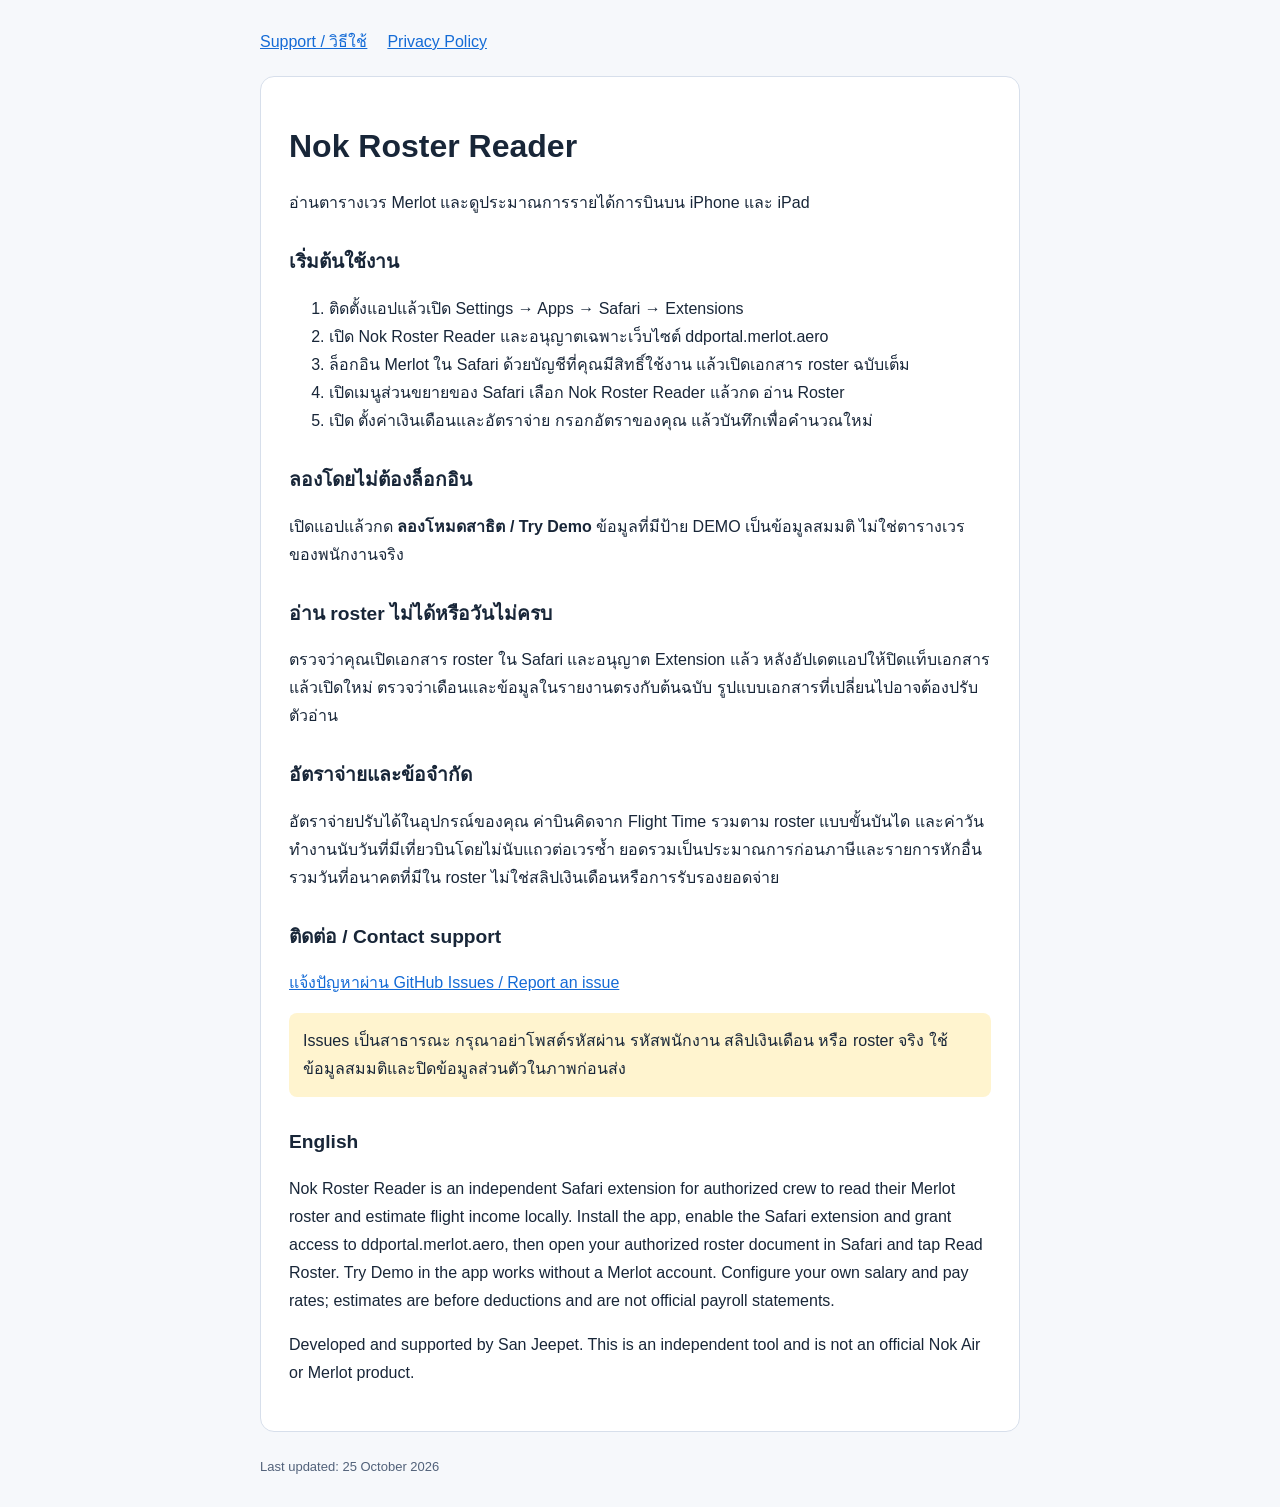
==== index.html @ a8490b27 "Publish support and privacy pages for Nok Roster Reader" ====
<!doctype html><html lang="th"><head><meta charset="utf-8"><meta name="viewport" content="width=device-width,initial-scale=1"><title>Nok Roster Reader — Support</title><link rel="stylesheet" href="style.css"></head><body><nav><a href="index.html">Support / วิธีใช้</a><a href="privacy.html">Privacy Policy</a></nav><main><h1>Nok Roster Reader</h1><p>อ่านตารางเวร Merlot และดูประมาณการรายได้การบินบน iPhone และ iPad</p><h2>เริ่มต้นใช้งาน</h2><ol><li>ติดตั้งแอปแล้วเปิด Settings → Apps → Safari → Extensions</li><li>เปิด Nok Roster Reader และอนุญาตเฉพาะเว็บไซต์ ddportal.merlot.aero</li><li>ล็อกอิน Merlot ใน Safari ด้วยบัญชีที่คุณมีสิทธิ์ใช้งาน แล้วเปิดเอกสาร roster ฉบับเต็ม</li><li>เปิดเมนูส่วนขยายของ Safari เลือก Nok Roster Reader แล้วกด อ่าน Roster</li><li>เปิด ตั้งค่าเงินเดือนและอัตราจ่าย กรอกอัตราของคุณ แล้วบันทึกเพื่อคำนวณใหม่</li></ol><h2>ลองโดยไม่ต้องล็อกอิน</h2><p>เปิดแอปแล้วกด <strong>ลองโหมดสาธิต / Try Demo</strong> ข้อมูลที่มีป้าย DEMO เป็นข้อมูลสมมติ ไม่ใช่ตารางเวรของพนักงานจริง</p><h2>อ่าน roster ไม่ได้หรือวันไม่ครบ</h2><p>ตรวจว่าคุณเปิดเอกสาร roster ใน Safari และอนุญาต Extension แล้ว หลังอัปเดตแอปให้ปิดแท็บเอกสารแล้วเปิดใหม่ ตรวจว่าเดือนและข้อมูลในรายงานตรงกับต้นฉบับ รูปแบบเอกสารที่เปลี่ยนไปอาจต้องปรับตัวอ่าน</p><h2>อัตราจ่ายและข้อจำกัด</h2><p>อัตราจ่ายปรับได้ในอุปกรณ์ของคุณ ค่าบินคิดจาก Flight Time รวมตาม roster แบบขั้นบันได และค่าวันทำงานนับวันที่มีเที่ยวบินโดยไม่นับแถวต่อเวรซ้ำ ยอดรวมเป็นประมาณการก่อนภาษีและรายการหักอื่น รวมวันที่อนาคตที่มีใน roster ไม่ใช่สลิปเงินเดือนหรือการรับรองยอดจ่าย</p><h2>ติดต่อ / Contact support</h2><p><a href="https://github.com/Darklz/nok-roster-support/issues">แจ้งปัญหาผ่าน GitHub Issues / Report an issue</a></p><p class="notice">Issues เป็นสาธารณะ กรุณาอย่าโพสต์รหัสผ่าน รหัสพนักงาน สลิปเงินเดือน หรือ roster จริง ใช้ข้อมูลสมมติและปิดข้อมูลส่วนตัวในภาพก่อนส่ง</p><h2>English</h2><p>Nok Roster Reader is an independent Safari extension for authorized crew to read their Merlot roster and estimate flight income locally. Install the app, enable the Safari extension and grant access to ddportal.merlot.aero, then open your authorized roster document in Safari and tap Read Roster. Try Demo in the app works without a Merlot account. Configure your own salary and pay rates; estimates are before deductions and are not official payroll statements.</p><p>Developed and supported by San Jeepet. This is an independent tool and is not an official Nok Air or Merlot product.</p></main><footer>Last updated: 25 October 2026</footer></body></html>
---- style.css ----
:root{font:16px/1.75 -apple-system,BlinkMacSystemFont,"Segoe UI",sans-serif;color:#182638;background:#f6f8fb}*{box-sizing:border-box}body{max-width:800px;margin:auto;padding:28px 20px}main{background:white;border:1px solid #d7dfeb;padding:28px;border-radius:14px}h1{line-height:1.3}h2{font-size:1.2rem;margin-top:28px}nav{display:flex;gap:20px;flex-wrap:wrap;margin-bottom:20px}a{color:#146bd6}footer{font-size:13px;color:#52627a;margin-top:24px}.notice{padding:14px;background:#fff4cf;border-radius:8px}
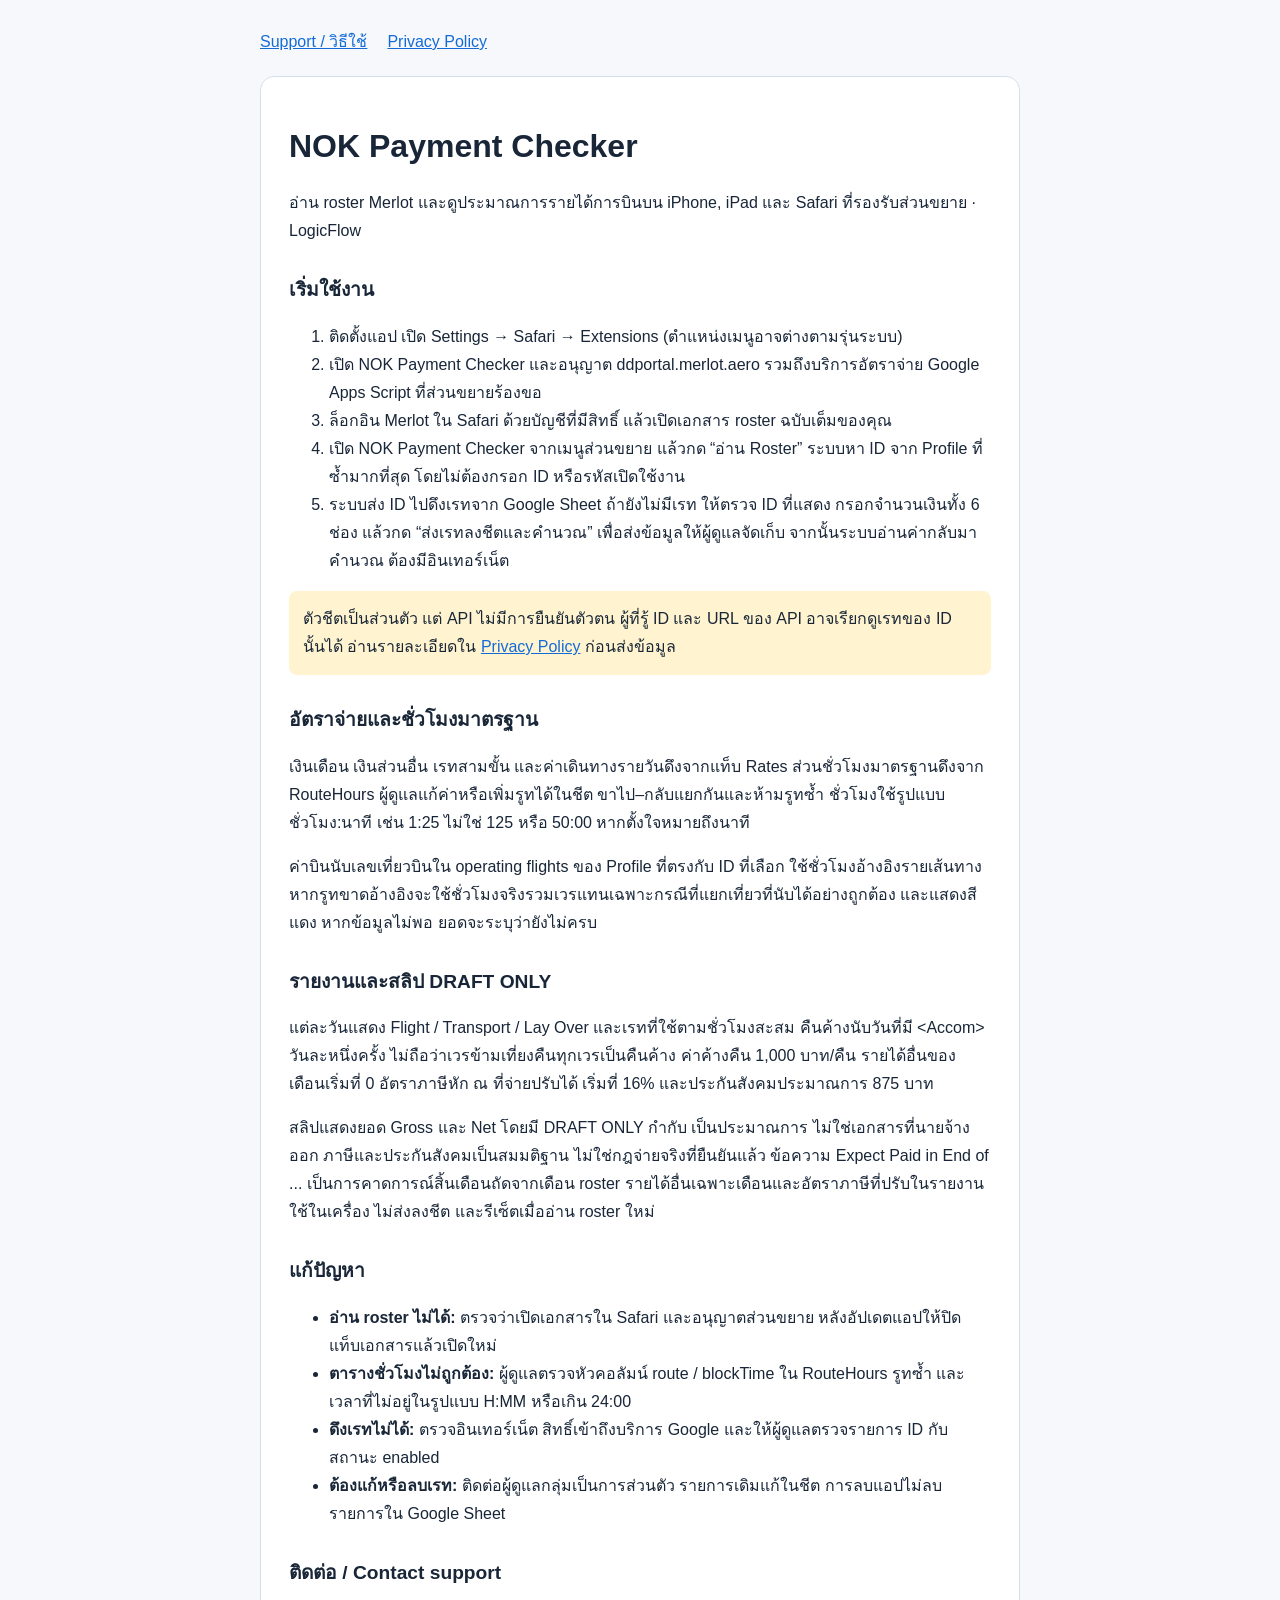
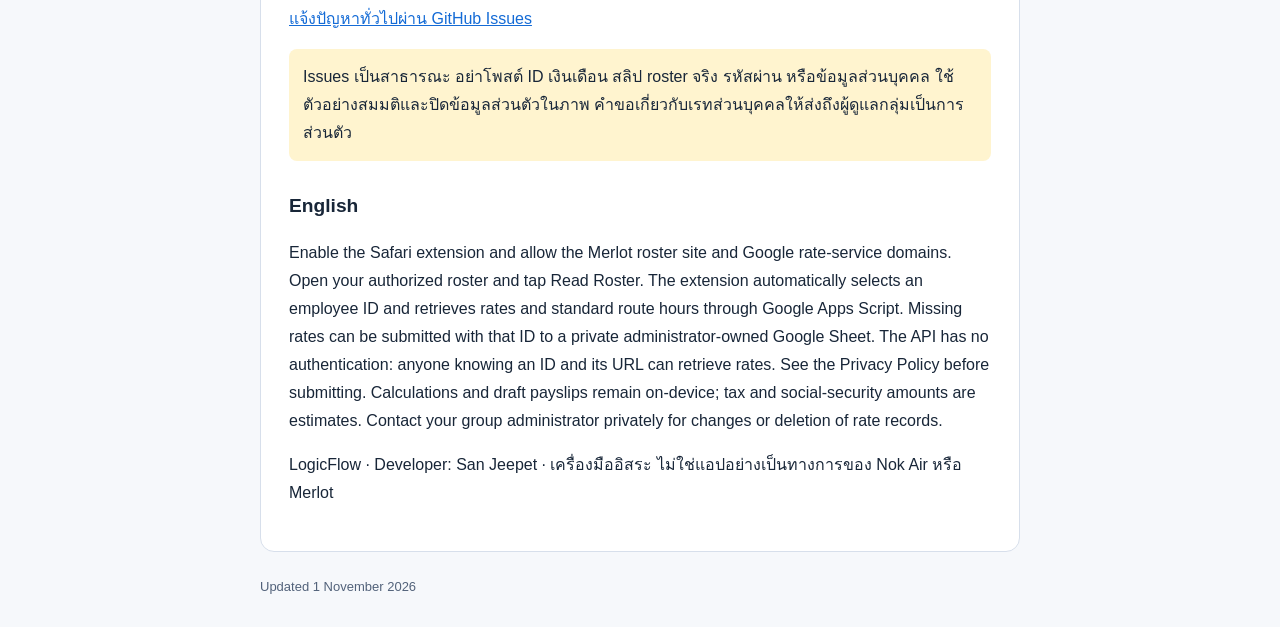
==== commit 07049627: "Update support and privacy for Google Sheets rates" ====
--- a/index.html
+++ b/index.html
@@ -1 +1,15 @@
-<!doctype html><html lang="th"><head><meta charset="utf-8"><meta name="viewport" content="width=device-width,initial-scale=1"><title>Nok Roster Reader — Support</title><link rel="stylesheet" href="style.css"></head><body><nav><a href="index.html">Support / วิธีใช้</a><a href="privacy.html">Privacy Policy</a></nav><main><h1>Nok Roster Reader</h1><p>อ่านตารางเวร Merlot และดูประมาณการรายได้การบินบน iPhone และ iPad</p><h2>เริ่มต้นใช้งาน</h2><ol><li>ติดตั้งแอปแล้วเปิด Settings → Apps → Safari → Extensions</li><li>เปิด Nok Roster Reader และอนุญาตเฉพาะเว็บไซต์ ddportal.merlot.aero</li><li>ล็อกอิน Merlot ใน Safari ด้วยบัญชีที่คุณมีสิทธิ์ใช้งาน แล้วเปิดเอกสาร roster ฉบับเต็ม</li><li>เปิดเมนูส่วนขยายของ Safari เลือก Nok Roster Reader แล้วกด อ่าน Roster</li><li>เปิด ตั้งค่าเงินเดือนและอัตราจ่าย กรอกอัตราของคุณ แล้วบันทึกเพื่อคำนวณใหม่</li></ol><h2>ลองโดยไม่ต้องล็อกอิน</h2><p>เปิดแอปแล้วกด <strong>ลองโหมดสาธิต / Try Demo</strong> ข้อมูลที่มีป้าย DEMO เป็นข้อมูลสมมติ ไม่ใช่ตารางเวรของพนักงานจริง</p><h2>อ่าน roster ไม่ได้หรือวันไม่ครบ</h2><p>ตรวจว่าคุณเปิดเอกสาร roster ใน Safari และอนุญาต Extension แล้ว หลังอัปเดตแอปให้ปิดแท็บเอกสารแล้วเปิดใหม่ ตรวจว่าเดือนและข้อมูลในรายงานตรงกับต้นฉบับ รูปแบบเอกสารที่เปลี่ยนไปอาจต้องปรับตัวอ่าน</p><h2>อัตราจ่ายและข้อจำกัด</h2><p>อัตราจ่ายปรับได้ในอุปกรณ์ของคุณ ค่าบินคิดจาก Flight Time รวมตาม roster แบบขั้นบันได และค่าวันทำงานนับวันที่มีเที่ยวบินโดยไม่นับแถวต่อเวรซ้ำ ยอดรวมเป็นประมาณการก่อนภาษีและรายการหักอื่น รวมวันที่อนาคตที่มีใน roster ไม่ใช่สลิปเงินเดือนหรือการรับรองยอดจ่าย</p><h2>ติดต่อ / Contact support</h2><p><a href="https://github.com/Darklz/nok-roster-support/issues">แจ้งปัญหาผ่าน GitHub Issues / Report an issue</a></p><p class="notice">Issues เป็นสาธารณะ กรุณาอย่าโพสต์รหัสผ่าน รหัสพนักงาน สลิปเงินเดือน หรือ roster จริง ใช้ข้อมูลสมมติและปิดข้อมูลส่วนตัวในภาพก่อนส่ง</p><h2>English</h2><p>Nok Roster Reader is an independent Safari extension for authorized crew to read their Merlot roster and estimate flight income locally. Install the app, enable the Safari extension and grant access to ddportal.merlot.aero, then open your authorized roster document in Safari and tap Read Roster. Try Demo in the app works without a Merlot account. Configure your own salary and pay rates; estimates are before deductions and are not official payroll statements.</p><p>Developed and supported by San Jeepet. This is an independent tool and is not an official Nok Air or Merlot product.</p></main><footer>Last updated: 25 October 2026</footer></body></html>
+<!doctype html>
+<html lang="th"><head><meta charset="utf-8"><meta name="viewport" content="width=device-width,initial-scale=1"><title>NOK Payment Checker — Support</title><link rel="stylesheet" href="style.css"></head><body>
+<nav><a href="index.html">Support / วิธีใช้</a><a href="privacy.html">Privacy Policy</a></nav><main>
+<h1>NOK Payment Checker</h1><p>อ่าน roster Merlot และดูประมาณการรายได้การบินบน iPhone, iPad และ Safari ที่รองรับส่วนขยาย · LogicFlow</p>
+<h2>เริ่มใช้งาน</h2><ol><li>ติดตั้งแอป เปิด Settings → Safari → Extensions (ตำแหน่งเมนูอาจต่างตามรุ่นระบบ)</li><li>เปิด NOK Payment Checker และอนุญาต ddportal.merlot.aero รวมถึงบริการอัตราจ่าย Google Apps Script ที่ส่วนขยายร้องขอ</li><li>ล็อกอิน Merlot ใน Safari ด้วยบัญชีที่มีสิทธิ์ แล้วเปิดเอกสาร roster ฉบับเต็มของคุณ</li><li>เปิด NOK Payment Checker จากเมนูส่วนขยาย แล้วกด “อ่าน Roster” ระบบหา ID จาก Profile ที่ซ้ำมากที่สุด โดยไม่ต้องกรอก ID หรือรหัสเปิดใช้งาน</li><li>ระบบส่ง ID ไปดึงเรทจาก Google Sheet ถ้ายังไม่มีเรท ให้ตรวจ ID ที่แสดง กรอกจำนวนเงินทั้ง 6 ช่อง แล้วกด “ส่งเรทลงชีตและคำนวณ” เพื่อส่งข้อมูลให้ผู้ดูแลจัดเก็บ จากนั้นระบบอ่านค่ากลับมาคำนวณ ต้องมีอินเทอร์เน็ต</li></ol>
+<p class="notice">ตัวชีตเป็นส่วนตัว แต่ API ไม่มีการยืนยันตัวตน ผู้ที่รู้ ID และ URL ของ API อาจเรียกดูเรทของ ID นั้นได้ อ่านรายละเอียดใน <a href="privacy.html">Privacy Policy</a> ก่อนส่งข้อมูล</p>
+<h2>อัตราจ่ายและชั่วโมงมาตรฐาน</h2><p>เงินเดือน เงินส่วนอื่น เรทสามขั้น และค่าเดินทางรายวันดึงจากแท็บ Rates ส่วนชั่วโมงมาตรฐานดึงจาก RouteHours ผู้ดูแลแก้ค่าหรือเพิ่มรูทได้ในชีต ขาไป–กลับแยกกันและห้ามรูทซ้ำ ชั่วโมงใช้รูปแบบชั่วโมง:นาที เช่น 1:25 ไม่ใช่ 125 หรือ 50:00 หากตั้งใจหมายถึงนาที</p>
+<p>ค่าบินนับเลขเที่ยวบินใน operating flights ของ Profile ที่ตรงกับ ID ที่เลือก ใช้ชั่วโมงอ้างอิงรายเส้นทาง หากรูทขาดอ้างอิงจะใช้ชั่วโมงจริงรวมเวรแทนเฉพาะกรณีที่แยกเที่ยวที่นับได้อย่างถูกต้อง และแสดงสีแดง หากข้อมูลไม่พอ ยอดจะระบุว่ายังไม่ครบ</p>
+<h2>รายงานและสลิป DRAFT ONLY</h2><p>แต่ละวันแสดง Flight / Transport / Lay Over และเรทที่ใช้ตามชั่วโมงสะสม คืนค้างนับวันที่มี &lt;Accom&gt; วันละหนึ่งครั้ง ไม่ถือว่าเวรข้ามเที่ยงคืนทุกเวรเป็นคืนค้าง ค่าค้างคืน 1,000 บาท/คืน รายได้อื่นของเดือนเริ่มที่ 0 อัตราภาษีหัก ณ ที่จ่ายปรับได้ เริ่มที่ 16% และประกันสังคมประมาณการ 875 บาท</p>
+<p>สลิปแสดงยอด Gross และ Net โดยมี DRAFT ONLY กำกับ เป็นประมาณการ ไม่ใช่เอกสารที่นายจ้างออก ภาษีและประกันสังคมเป็นสมมติฐาน ไม่ใช่กฎจ่ายจริงที่ยืนยันแล้ว ข้อความ Expect Paid in End of ... เป็นการคาดการณ์สิ้นเดือนถัดจากเดือน roster รายได้อื่นเฉพาะเดือนและอัตราภาษีที่ปรับในรายงานใช้ในเครื่อง ไม่ส่งลงชีต และรีเซ็ตเมื่ออ่าน roster ใหม่</p>
+<h2>แก้ปัญหา</h2><ul><li><strong>อ่าน roster ไม่ได้:</strong> ตรวจว่าเปิดเอกสารใน Safari และอนุญาตส่วนขยาย หลังอัปเดตแอปให้ปิดแท็บเอกสารแล้วเปิดใหม่</li><li><strong>ตารางชั่วโมงไม่ถูกต้อง:</strong> ผู้ดูแลตรวจหัวคอลัมน์ route / blockTime ใน RouteHours รูทซ้ำ และเวลาที่ไม่อยู่ในรูปแบบ H:MM หรือเกิน 24:00</li><li><strong>ดึงเรทไม่ได้:</strong> ตรวจอินเทอร์เน็ต สิทธิ์เข้าถึงบริการ Google และให้ผู้ดูแลตรวจรายการ ID กับสถานะ enabled</li><li><strong>ต้องแก้หรือลบเรท:</strong> ติดต่อผู้ดูแลกลุ่มเป็นการส่วนตัว รายการเดิมแก้ในชีต การลบแอปไม่ลบรายการใน Google Sheet</li></ul>
+<h2>ติดต่อ / Contact support</h2><p><a href="https://github.com/Darklz/nok-roster-support/issues">แจ้งปัญหาทั่วไปผ่าน GitHub Issues</a></p><p class="notice">Issues เป็นสาธารณะ อย่าโพสต์ ID เงินเดือน สลิป roster จริง รหัสผ่าน หรือข้อมูลส่วนบุคคล ใช้ตัวอย่างสมมติและปิดข้อมูลส่วนตัวในภาพ คำขอเกี่ยวกับเรทส่วนบุคคลให้ส่งถึงผู้ดูแลกลุ่มเป็นการส่วนตัว</p>
+<h2 lang="en">English</h2><p lang="en">Enable the Safari extension and allow the Merlot roster site and Google rate-service domains. Open your authorized roster and tap Read Roster. The extension automatically selects an employee ID and retrieves rates and standard route hours through Google Apps Script. Missing rates can be submitted with that ID to a private administrator-owned Google Sheet. The API has no authentication: anyone knowing an ID and its URL can retrieve rates. See the Privacy Policy before submitting. Calculations and draft payslips remain on-device; tax and social-security amounts are estimates. Contact your group administrator privately for changes or deletion of rate records.</p>
+<p>LogicFlow · Developer: San Jeepet · เครื่องมืออิสระ ไม่ใช่แอปอย่างเป็นทางการของ Nok Air หรือ Merlot</p>
+</main><footer>Updated 1 November 2026</footer></body></html>
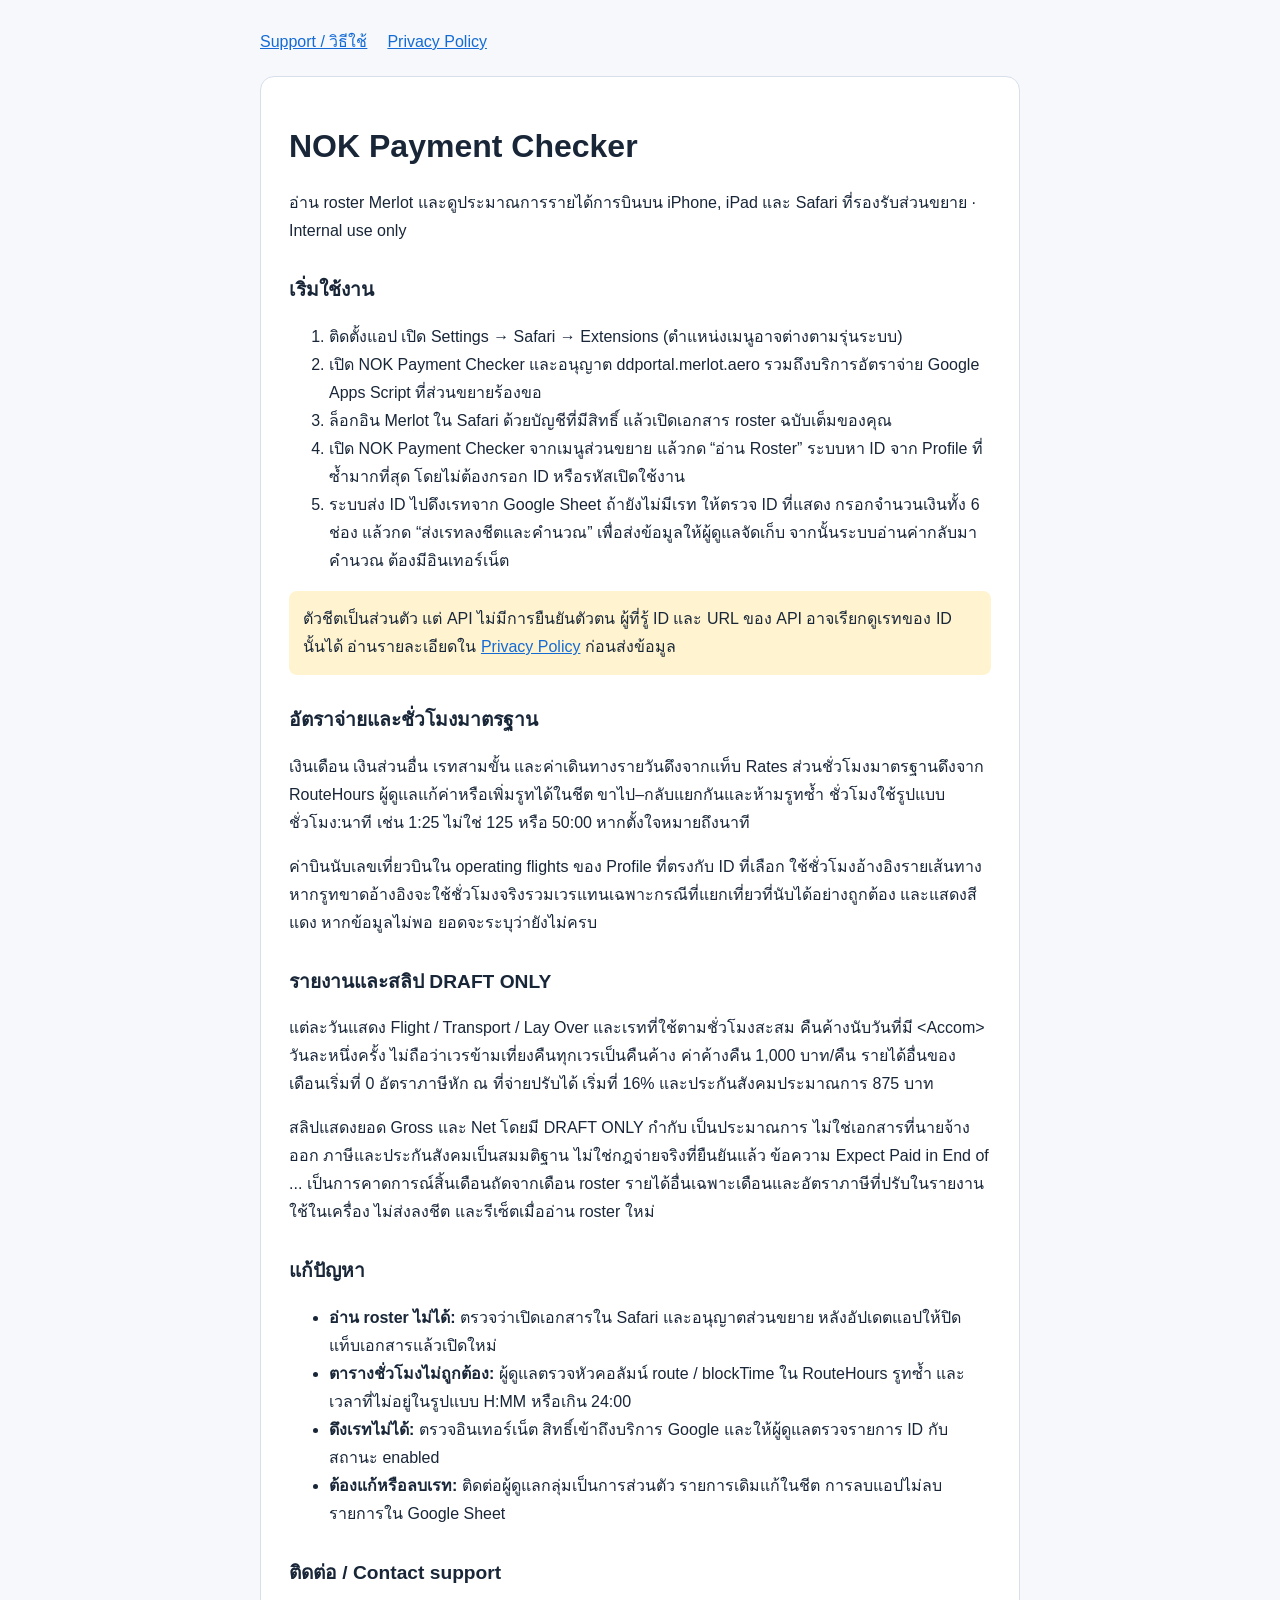
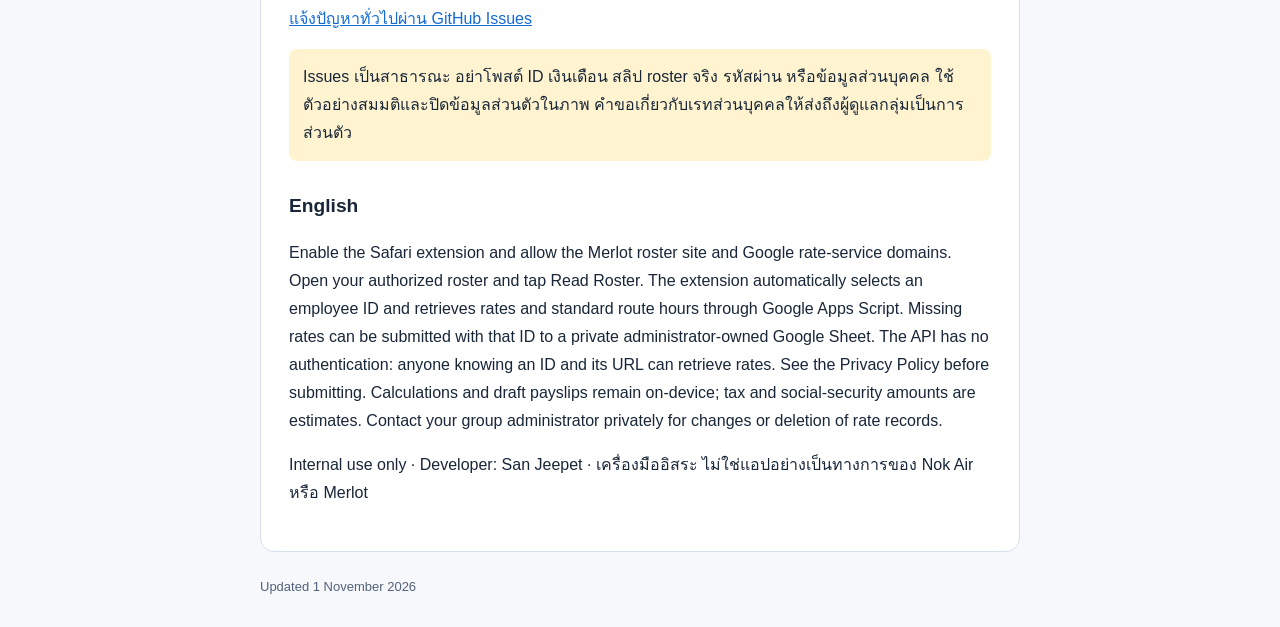
==== commit e282ffdb: "Replace LogicFlow credit with Internal use only" ====
--- a/index.html
+++ b/index.html
@@ -1,7 +1,7 @@
 <!doctype html>
 <html lang="th"><head><meta charset="utf-8"><meta name="viewport" content="width=device-width,initial-scale=1"><title>NOK Payment Checker — Support</title><link rel="stylesheet" href="style.css"></head><body>
 <nav><a href="index.html">Support / วิธีใช้</a><a href="privacy.html">Privacy Policy</a></nav><main>
-<h1>NOK Payment Checker</h1><p>อ่าน roster Merlot และดูประมาณการรายได้การบินบน iPhone, iPad และ Safari ที่รองรับส่วนขยาย · LogicFlow</p>
+<h1>NOK Payment Checker</h1><p>อ่าน roster Merlot และดูประมาณการรายได้การบินบน iPhone, iPad และ Safari ที่รองรับส่วนขยาย · Internal use only</p>
 <h2>เริ่มใช้งาน</h2><ol><li>ติดตั้งแอป เปิด Settings → Safari → Extensions (ตำแหน่งเมนูอาจต่างตามรุ่นระบบ)</li><li>เปิด NOK Payment Checker และอนุญาต ddportal.merlot.aero รวมถึงบริการอัตราจ่าย Google Apps Script ที่ส่วนขยายร้องขอ</li><li>ล็อกอิน Merlot ใน Safari ด้วยบัญชีที่มีสิทธิ์ แล้วเปิดเอกสาร roster ฉบับเต็มของคุณ</li><li>เปิด NOK Payment Checker จากเมนูส่วนขยาย แล้วกด “อ่าน Roster” ระบบหา ID จาก Profile ที่ซ้ำมากที่สุด โดยไม่ต้องกรอก ID หรือรหัสเปิดใช้งาน</li><li>ระบบส่ง ID ไปดึงเรทจาก Google Sheet ถ้ายังไม่มีเรท ให้ตรวจ ID ที่แสดง กรอกจำนวนเงินทั้ง 6 ช่อง แล้วกด “ส่งเรทลงชีตและคำนวณ” เพื่อส่งข้อมูลให้ผู้ดูแลจัดเก็บ จากนั้นระบบอ่านค่ากลับมาคำนวณ ต้องมีอินเทอร์เน็ต</li></ol>
 <p class="notice">ตัวชีตเป็นส่วนตัว แต่ API ไม่มีการยืนยันตัวตน ผู้ที่รู้ ID และ URL ของ API อาจเรียกดูเรทของ ID นั้นได้ อ่านรายละเอียดใน <a href="privacy.html">Privacy Policy</a> ก่อนส่งข้อมูล</p>
 <h2>อัตราจ่ายและชั่วโมงมาตรฐาน</h2><p>เงินเดือน เงินส่วนอื่น เรทสามขั้น และค่าเดินทางรายวันดึงจากแท็บ Rates ส่วนชั่วโมงมาตรฐานดึงจาก RouteHours ผู้ดูแลแก้ค่าหรือเพิ่มรูทได้ในชีต ขาไป–กลับแยกกันและห้ามรูทซ้ำ ชั่วโมงใช้รูปแบบชั่วโมง:นาที เช่น 1:25 ไม่ใช่ 125 หรือ 50:00 หากตั้งใจหมายถึงนาที</p>
@@ -11,5 +11,5 @@
 <h2>แก้ปัญหา</h2><ul><li><strong>อ่าน roster ไม่ได้:</strong> ตรวจว่าเปิดเอกสารใน Safari และอนุญาตส่วนขยาย หลังอัปเดตแอปให้ปิดแท็บเอกสารแล้วเปิดใหม่</li><li><strong>ตารางชั่วโมงไม่ถูกต้อง:</strong> ผู้ดูแลตรวจหัวคอลัมน์ route / blockTime ใน RouteHours รูทซ้ำ และเวลาที่ไม่อยู่ในรูปแบบ H:MM หรือเกิน 24:00</li><li><strong>ดึงเรทไม่ได้:</strong> ตรวจอินเทอร์เน็ต สิทธิ์เข้าถึงบริการ Google และให้ผู้ดูแลตรวจรายการ ID กับสถานะ enabled</li><li><strong>ต้องแก้หรือลบเรท:</strong> ติดต่อผู้ดูแลกลุ่มเป็นการส่วนตัว รายการเดิมแก้ในชีต การลบแอปไม่ลบรายการใน Google Sheet</li></ul>
 <h2>ติดต่อ / Contact support</h2><p><a href="https://github.com/Darklz/nok-roster-support/issues">แจ้งปัญหาทั่วไปผ่าน GitHub Issues</a></p><p class="notice">Issues เป็นสาธารณะ อย่าโพสต์ ID เงินเดือน สลิป roster จริง รหัสผ่าน หรือข้อมูลส่วนบุคคล ใช้ตัวอย่างสมมติและปิดข้อมูลส่วนตัวในภาพ คำขอเกี่ยวกับเรทส่วนบุคคลให้ส่งถึงผู้ดูแลกลุ่มเป็นการส่วนตัว</p>
 <h2 lang="en">English</h2><p lang="en">Enable the Safari extension and allow the Merlot roster site and Google rate-service domains. Open your authorized roster and tap Read Roster. The extension automatically selects an employee ID and retrieves rates and standard route hours through Google Apps Script. Missing rates can be submitted with that ID to a private administrator-owned Google Sheet. The API has no authentication: anyone knowing an ID and its URL can retrieve rates. See the Privacy Policy before submitting. Calculations and draft payslips remain on-device; tax and social-security amounts are estimates. Contact your group administrator privately for changes or deletion of rate records.</p>
-<p>LogicFlow · Developer: San Jeepet · เครื่องมืออิสระ ไม่ใช่แอปอย่างเป็นทางการของ Nok Air หรือ Merlot</p>
+<p>Internal use only · Developer: San Jeepet · เครื่องมืออิสระ ไม่ใช่แอปอย่างเป็นทางการของ Nok Air หรือ Merlot</p>
 </main><footer>Updated 1 November 2026</footer></body></html>
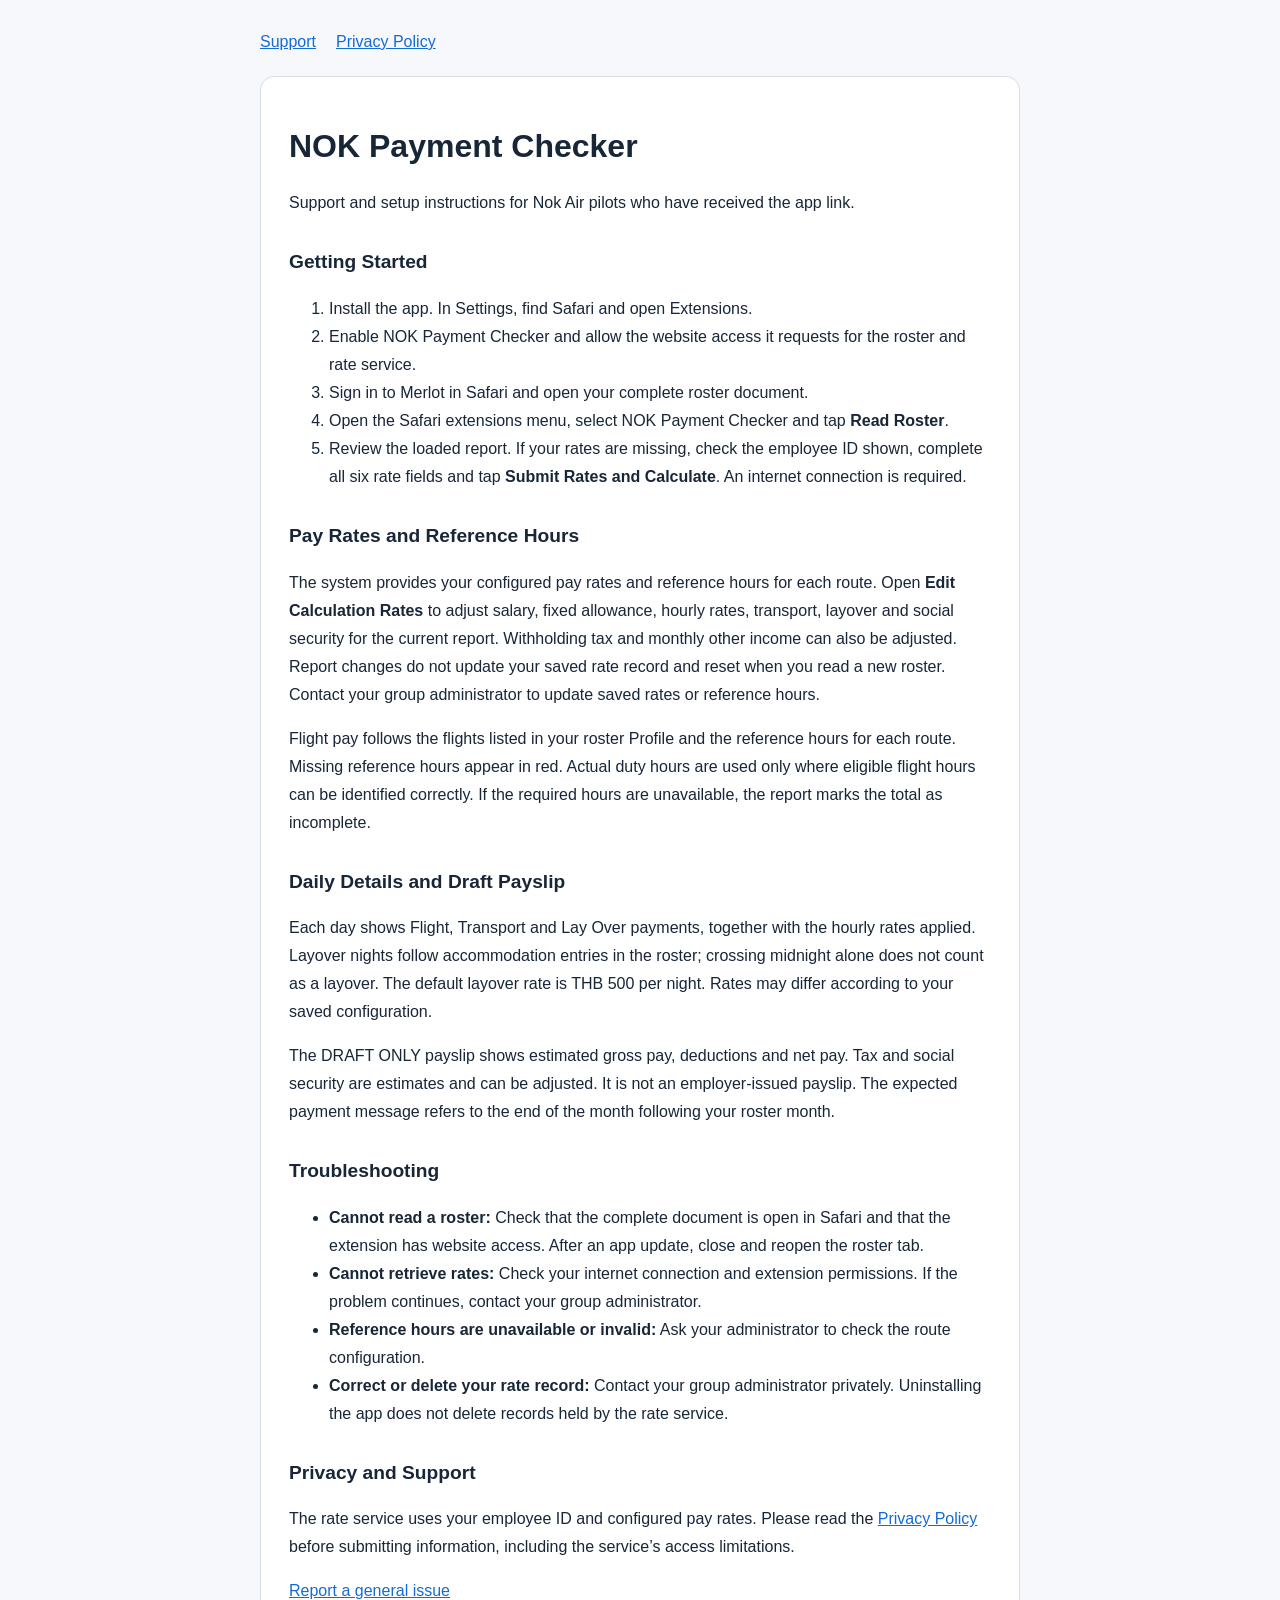
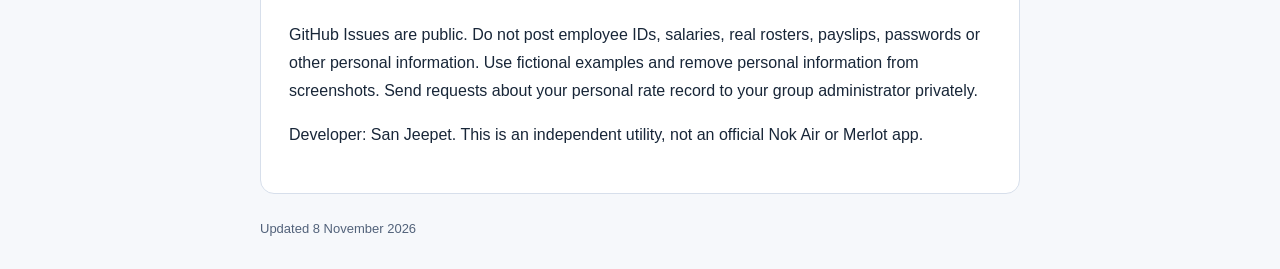
==== commit 8e42a0ca: "Simplify support and setup language around the rate service" ====
--- a/index.html
+++ b/index.html
@@ -1,15 +1,14 @@
 <!doctype html>
-<html lang="th"><head><meta charset="utf-8"><meta name="viewport" content="width=device-width,initial-scale=1"><title>NOK Payment Checker — Support</title><link rel="stylesheet" href="style.css"></head><body>
-<nav><a href="index.html">Support / วิธีใช้</a><a href="privacy.html">Privacy Policy</a></nav><main>
-<h1>NOK Payment Checker</h1><p>อ่าน roster Merlot และดูประมาณการรายได้การบินบน iPhone, iPad และ Safari ที่รองรับส่วนขยาย · Internal use only</p>
-<h2>เริ่มใช้งาน</h2><ol><li>ติดตั้งแอป เปิด Settings → Safari → Extensions (ตำแหน่งเมนูอาจต่างตามรุ่นระบบ)</li><li>เปิด NOK Payment Checker และอนุญาต ddportal.merlot.aero รวมถึงบริการอัตราจ่าย Google Apps Script ที่ส่วนขยายร้องขอ</li><li>ล็อกอิน Merlot ใน Safari ด้วยบัญชีที่มีสิทธิ์ แล้วเปิดเอกสาร roster ฉบับเต็มของคุณ</li><li>เปิด NOK Payment Checker จากเมนูส่วนขยาย แล้วกด “อ่าน Roster” ระบบหา ID จาก Profile ที่ซ้ำมากที่สุด โดยไม่ต้องกรอก ID หรือรหัสเปิดใช้งาน</li><li>ระบบส่ง ID ไปดึงเรทจาก Google Sheet ถ้ายังไม่มีเรท ให้ตรวจ ID ที่แสดง กรอกจำนวนเงินทั้ง 6 ช่อง แล้วกด “ส่งเรทลงชีตและคำนวณ” เพื่อส่งข้อมูลให้ผู้ดูแลจัดเก็บ จากนั้นระบบอ่านค่ากลับมาคำนวณ ต้องมีอินเทอร์เน็ต</li></ol>
-<p class="notice">ตัวชีตเป็นส่วนตัว แต่ API ไม่มีการยืนยันตัวตน ผู้ที่รู้ ID และ URL ของ API อาจเรียกดูเรทของ ID นั้นได้ อ่านรายละเอียดใน <a href="privacy.html">Privacy Policy</a> ก่อนส่งข้อมูล</p>
-<h2>อัตราจ่ายและชั่วโมงมาตรฐาน</h2><p>เงินเดือน เงินส่วนอื่น เรทสามขั้น และค่าเดินทางรายวันดึงจากแท็บ Rates ส่วนชั่วโมงมาตรฐานดึงจาก RouteHours ผู้ดูแลแก้ค่าหรือเพิ่มรูทได้ในชีต ขาไป–กลับแยกกันและห้ามรูทซ้ำ ชั่วโมงใช้รูปแบบชั่วโมง:นาที เช่น 1:25 ไม่ใช่ 125 หรือ 50:00 หากตั้งใจหมายถึงนาที</p>
-<p>ค่าบินนับเลขเที่ยวบินใน operating flights ของ Profile ที่ตรงกับ ID ที่เลือก ใช้ชั่วโมงอ้างอิงรายเส้นทาง หากรูทขาดอ้างอิงจะใช้ชั่วโมงจริงรวมเวรแทนเฉพาะกรณีที่แยกเที่ยวที่นับได้อย่างถูกต้อง และแสดงสีแดง หากข้อมูลไม่พอ ยอดจะระบุว่ายังไม่ครบ</p>
-<h2>รายงานและสลิป DRAFT ONLY</h2><p>แต่ละวันแสดง Flight / Transport / Lay Over และเรทที่ใช้ตามชั่วโมงสะสม คืนค้างนับวันที่มี &lt;Accom&gt; วันละหนึ่งครั้ง ไม่ถือว่าเวรข้ามเที่ยงคืนทุกเวรเป็นคืนค้าง ค่าค้างคืน 1,000 บาท/คืน รายได้อื่นของเดือนเริ่มที่ 0 อัตราภาษีหัก ณ ที่จ่ายปรับได้ เริ่มที่ 16% และประกันสังคมประมาณการ 875 บาท</p>
-<p>สลิปแสดงยอด Gross และ Net โดยมี DRAFT ONLY กำกับ เป็นประมาณการ ไม่ใช่เอกสารที่นายจ้างออก ภาษีและประกันสังคมเป็นสมมติฐาน ไม่ใช่กฎจ่ายจริงที่ยืนยันแล้ว ข้อความ Expect Paid in End of ... เป็นการคาดการณ์สิ้นเดือนถัดจากเดือน roster รายได้อื่นเฉพาะเดือนและอัตราภาษีที่ปรับในรายงานใช้ในเครื่อง ไม่ส่งลงชีต และรีเซ็ตเมื่ออ่าน roster ใหม่</p>
-<h2>แก้ปัญหา</h2><ul><li><strong>อ่าน roster ไม่ได้:</strong> ตรวจว่าเปิดเอกสารใน Safari และอนุญาตส่วนขยาย หลังอัปเดตแอปให้ปิดแท็บเอกสารแล้วเปิดใหม่</li><li><strong>ตารางชั่วโมงไม่ถูกต้อง:</strong> ผู้ดูแลตรวจหัวคอลัมน์ route / blockTime ใน RouteHours รูทซ้ำ และเวลาที่ไม่อยู่ในรูปแบบ H:MM หรือเกิน 24:00</li><li><strong>ดึงเรทไม่ได้:</strong> ตรวจอินเทอร์เน็ต สิทธิ์เข้าถึงบริการ Google และให้ผู้ดูแลตรวจรายการ ID กับสถานะ enabled</li><li><strong>ต้องแก้หรือลบเรท:</strong> ติดต่อผู้ดูแลกลุ่มเป็นการส่วนตัว รายการเดิมแก้ในชีต การลบแอปไม่ลบรายการใน Google Sheet</li></ul>
-<h2>ติดต่อ / Contact support</h2><p><a href="https://github.com/Darklz/nok-roster-support/issues">แจ้งปัญหาทั่วไปผ่าน GitHub Issues</a></p><p class="notice">Issues เป็นสาธารณะ อย่าโพสต์ ID เงินเดือน สลิป roster จริง รหัสผ่าน หรือข้อมูลส่วนบุคคล ใช้ตัวอย่างสมมติและปิดข้อมูลส่วนตัวในภาพ คำขอเกี่ยวกับเรทส่วนบุคคลให้ส่งถึงผู้ดูแลกลุ่มเป็นการส่วนตัว</p>
-<h2 lang="en">English</h2><p lang="en">Enable the Safari extension and allow the Merlot roster site and Google rate-service domains. Open your authorized roster and tap Read Roster. The extension automatically selects an employee ID and retrieves rates and standard route hours through Google Apps Script. Missing rates can be submitted with that ID to a private administrator-owned Google Sheet. The API has no authentication: anyone knowing an ID and its URL can retrieve rates. See the Privacy Policy before submitting. Calculations and draft payslips remain on-device; tax and social-security amounts are estimates. Contact your group administrator privately for changes or deletion of rate records.</p>
-<p>Internal use only · Developer: San Jeepet · เครื่องมืออิสระ ไม่ใช่แอปอย่างเป็นทางการของ Nok Air หรือ Merlot</p>
-</main><footer>Updated 1 November 2026</footer></body></html>
+<html lang="en"><head><meta charset="utf-8"><meta name="viewport" content="width=device-width,initial-scale=1"><title>NOK Payment Checker — Support</title><link rel="stylesheet" href="style.css"></head><body>
+<nav><a href="index.html">Support</a><a href="privacy.html">Privacy Policy</a></nav><main>
+<h1>NOK Payment Checker</h1><p>Support and setup instructions for Nok Air pilots who have received the app link.</p>
+<h2>Getting Started</h2><ol><li>Install the app. In Settings, find Safari and open Extensions.</li><li>Enable NOK Payment Checker and allow the website access it requests for the roster and rate service.</li><li>Sign in to Merlot in Safari and open your complete roster document.</li><li>Open the Safari extensions menu, select NOK Payment Checker and tap <strong>Read Roster</strong>.</li><li>Review the loaded report. If your rates are missing, check the employee ID shown, complete all six rate fields and tap <strong>Submit Rates and Calculate</strong>. An internet connection is required.</li></ol>
+<h2>Pay Rates and Reference Hours</h2><p>The system provides your configured pay rates and reference hours for each route. Open <strong>Edit Calculation Rates</strong> to adjust salary, fixed allowance, hourly rates, transport, layover and social security for the current report. Withholding tax and monthly other income can also be adjusted. Report changes do not update your saved rate record and reset when you read a new roster. Contact your group administrator to update saved rates or reference hours.</p>
+<p>Flight pay follows the flights listed in your roster Profile and the reference hours for each route. Missing reference hours appear in red. Actual duty hours are used only where eligible flight hours can be identified correctly. If the required hours are unavailable, the report marks the total as incomplete.</p>
+<h2>Daily Details and Draft Payslip</h2><p>Each day shows Flight, Transport and Lay Over payments, together with the hourly rates applied. Layover nights follow accommodation entries in the roster; crossing midnight alone does not count as a layover. The default layover rate is THB 500 per night. Rates may differ according to your saved configuration.</p>
+<p>The DRAFT ONLY payslip shows estimated gross pay, deductions and net pay. Tax and social security are estimates and can be adjusted. It is not an employer-issued payslip. The expected payment message refers to the end of the month following your roster month.</p>
+<h2>Troubleshooting</h2><ul><li><strong>Cannot read a roster:</strong> Check that the complete document is open in Safari and that the extension has website access. After an app update, close and reopen the roster tab.</li><li><strong>Cannot retrieve rates:</strong> Check your internet connection and extension permissions. If the problem continues, contact your group administrator.</li><li><strong>Reference hours are unavailable or invalid:</strong> Ask your administrator to check the route configuration.</li><li><strong>Correct or delete your rate record:</strong> Contact your group administrator privately. Uninstalling the app does not delete records held by the rate service.</li></ul>
+<h2>Privacy and Support</h2><p>The rate service uses your employee ID and configured pay rates. Please read the <a href="privacy.html">Privacy Policy</a> before submitting information, including the service’s access limitations.</p>
+<p><a href="https://github.com/Darklz/nok-roster-support/issues">Report a general issue</a></p><p>GitHub Issues are public. Do not post employee IDs, salaries, real rosters, payslips, passwords or other personal information. Use fictional examples and remove personal information from screenshots. Send requests about your personal rate record to your group administrator privately.</p>
+<p>Developer: San Jeepet. This is an independent utility, not an official Nok Air or Merlot app.</p>
+</main><footer>Updated 8 November 2026</footer></body></html>
